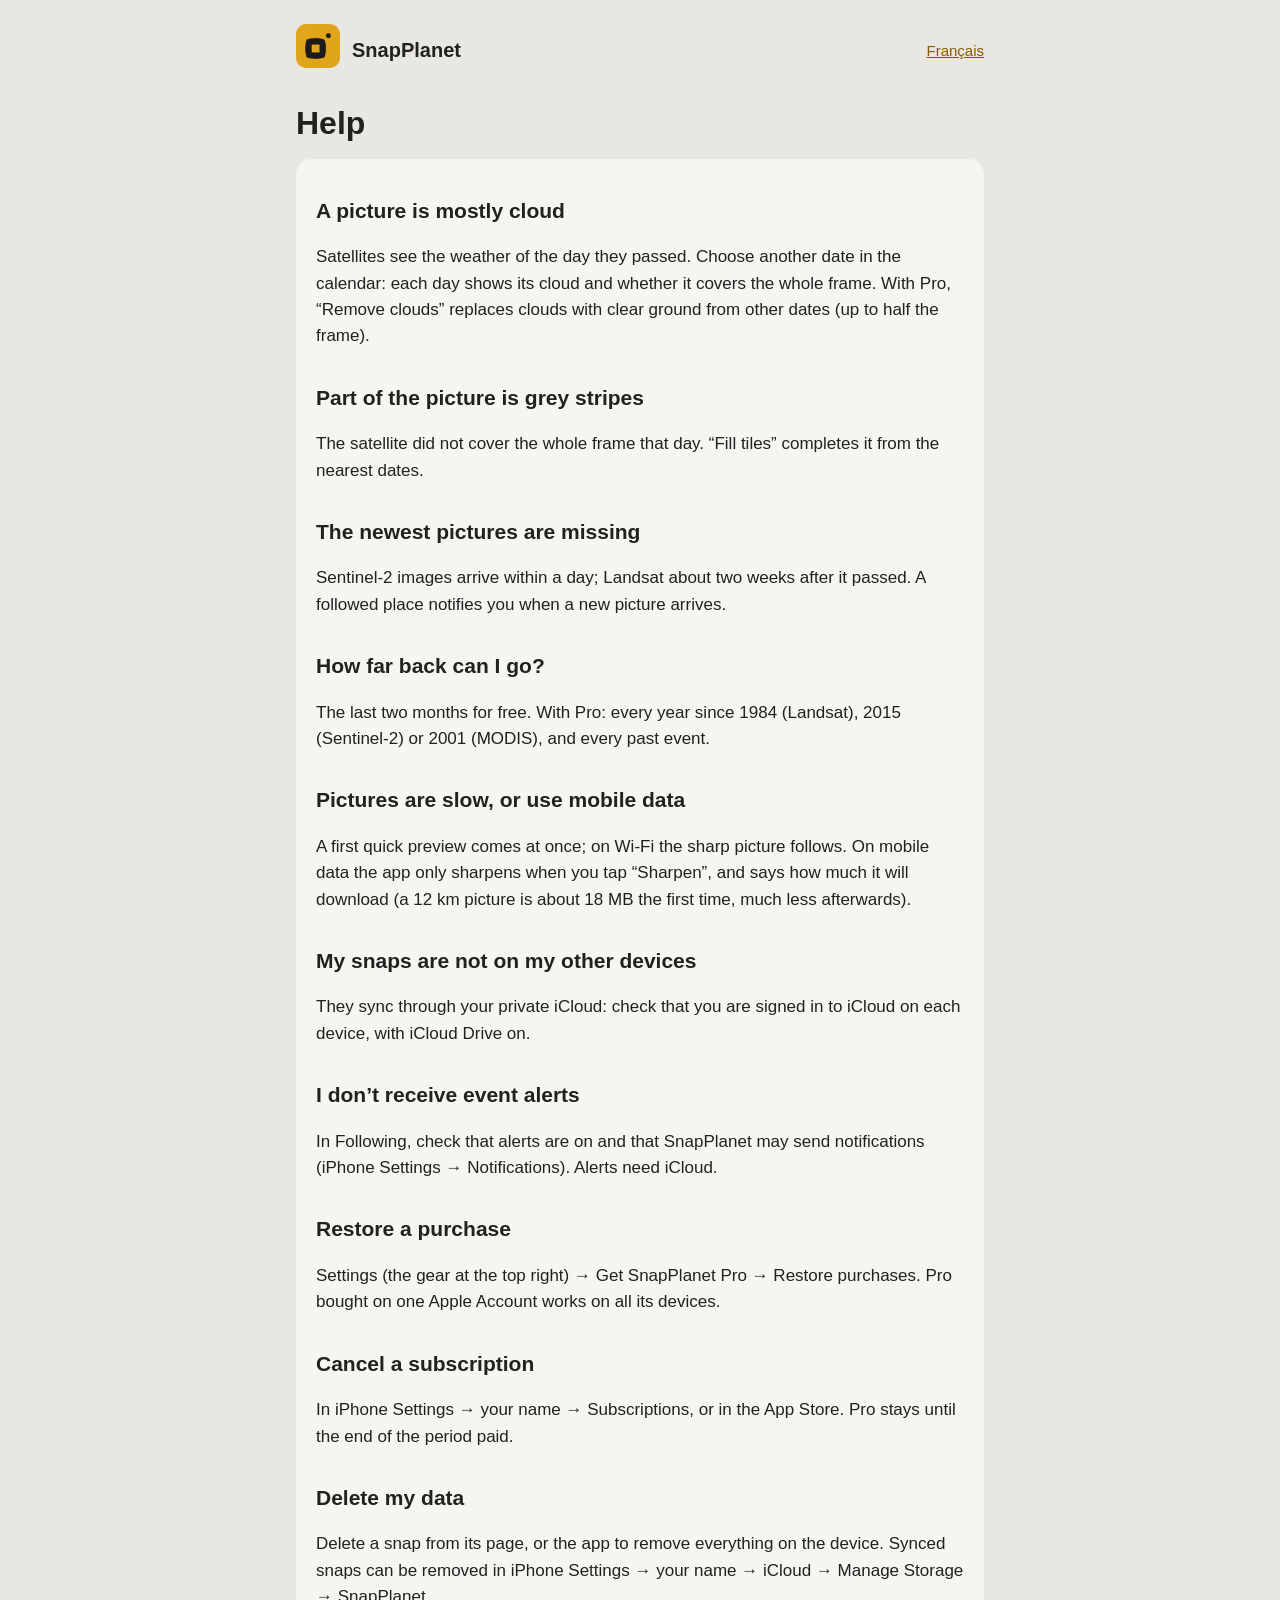
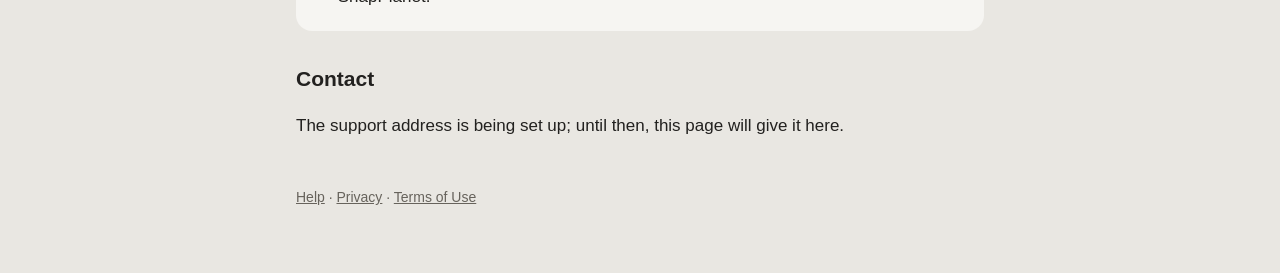
==== support.html @ 1c359f4a "SnapPlanet pages: home, help, privacy policy (English and French)" ====
<!doctype html>
<html lang="en">
<head>
<meta charset="utf-8">
<meta name="viewport" content="width=device-width, initial-scale=1">
<title>SnapPlanet · Help</title>
<link rel="icon" href="img/icon.png">
<link rel="stylesheet" href="style.css">
</head>
<body>
<main>
<header><a href="index.html"><img src="img/icon.png" alt=""></a><a class="home" href="index.html">SnapPlanet</a><a class="lang" href="fr/support.html" hreflang="fr">Français</a></header>
<h1>Help</h1>
<div class="card">
<h2>A picture is mostly cloud</h2>
<p>Satellites see the weather of the day they passed. Choose another date in the calendar: each day shows its cloud and whether it covers the whole frame. With Pro, “Remove clouds” replaces clouds with clear ground from other dates (up to half the frame).</p>
<h2>Part of the picture is grey stripes</h2>
<p>The satellite did not cover the whole frame that day. “Fill tiles” completes it from the nearest dates.</p>
<h2>The newest pictures are missing</h2>
<p>Sentinel-2 images arrive within a day; Landsat about two weeks after it passed. A followed place notifies you when a new picture arrives.</p>
<h2>How far back can I go?</h2>
<p>The last two months for free. With Pro: every year since 1984 (Landsat), 2015 (Sentinel-2) or 2001 (MODIS), and every past event.</p>
<h2>Pictures are slow, or use mobile data</h2>
<p>A first quick preview comes at once; on Wi-Fi the sharp picture follows. On mobile data the app only sharpens when you tap “Sharpen”, and says how much it will download (a 12 km picture is about 18 MB the first time, much less afterwards).</p>
<h2>My snaps are not on my other devices</h2>
<p>They sync through your private iCloud: check that you are signed in to iCloud on each device, with iCloud Drive on.</p>
<h2>I don’t receive event alerts</h2>
<p>In Following, check that alerts are on and that SnapPlanet may send notifications (iPhone Settings → Notifications). Alerts need iCloud.</p>
<h2>Restore a purchase</h2>
<p>Settings (the gear at the top right) → Get SnapPlanet Pro → Restore purchases. Pro bought on one Apple Account works on all its devices.</p>
<h2>Cancel a subscription</h2>
<p>In iPhone Settings → your name → Subscriptions, or in the App Store. Pro stays until the end of the period paid.</p>
<h2>Delete my data</h2>
<p>Delete a snap from its page, or the app to remove everything on the device. Synced snaps can be removed in iPhone Settings → your name → iCloud → Manage Storage → SnapPlanet.</p>
</div>
<h2>Contact</h2>
<p>The support address is being set up; until then, this page will give it here.</p>
<footer><a href="support.html">Help</a> · <a href="privacy.html">Privacy</a> · <a href="https://www.apple.com/legal/internet-services/itunes/dev/stdeula/">Terms of Use</a></footer>
</main>
</body>
</html>
---- style.css ----
:root { --table: #E9E7E2; --panel: #F6F5F2; --ink: #22211F; --muted: #67635C; --accent: #8A5A00; --fill: #E0A422; --paper: #FFFFFF; }
@media (prefers-color-scheme: dark) {
  :root { --table: #1B1A18; --panel: #262421; --ink: #F1EFEA; --muted: #A8A39A; --accent: #F0B429; --paper: #F4F2EC; }
}
* { box-sizing: border-box; }
body { margin: 0; background: var(--table); color: var(--ink); font: 17px/1.55 -apple-system, BlinkMacSystemFont, "Segoe UI", Roboto, sans-serif; }
main { max-width: 720px; margin: 0 auto; padding: 24px 16px 64px; }
header { display: flex; align-items: center; gap: 12px; margin-bottom: 8px; }
header img { width: 44px; height: 44px; border-radius: 10px; }
header a.home { color: var(--ink); text-decoration: none; font-weight: 700; font-size: 20px; }
header .lang { margin-left: auto; font-size: 15px; }
h1 { font-size: 32px; line-height: 1.2; margin: 28px 0 8px; }
h2 { font-size: 21px; margin: 32px 0 8px; }
p, li { color: var(--ink); }
.muted, small { color: var(--muted); }
a { color: var(--accent); }
.card { background: var(--panel); border-radius: 16px; padding: 4px 20px; margin: 16px 0; }
.prints { display: flex; gap: 14px; flex-wrap: wrap; margin: 24px 0; }
.prints img { width: calc(50% - 7px); background: var(--paper); padding: 6px 6px 22px; border-radius: 2px; box-shadow: 0 2px 8px rgba(0,0,0,.18); }
.prints img:nth-child(odd) { transform: rotate(-1.2deg); } .prints img:nth-child(even) { transform: rotate(1deg); }
.button { display: inline-block; background: var(--fill); color: #22211F; padding: 12px 22px; border-radius: 999px; text-decoration: none; font-weight: 600; }
footer { margin-top: 48px; font-size: 14px; color: var(--muted); }
footer a { color: var(--muted); }
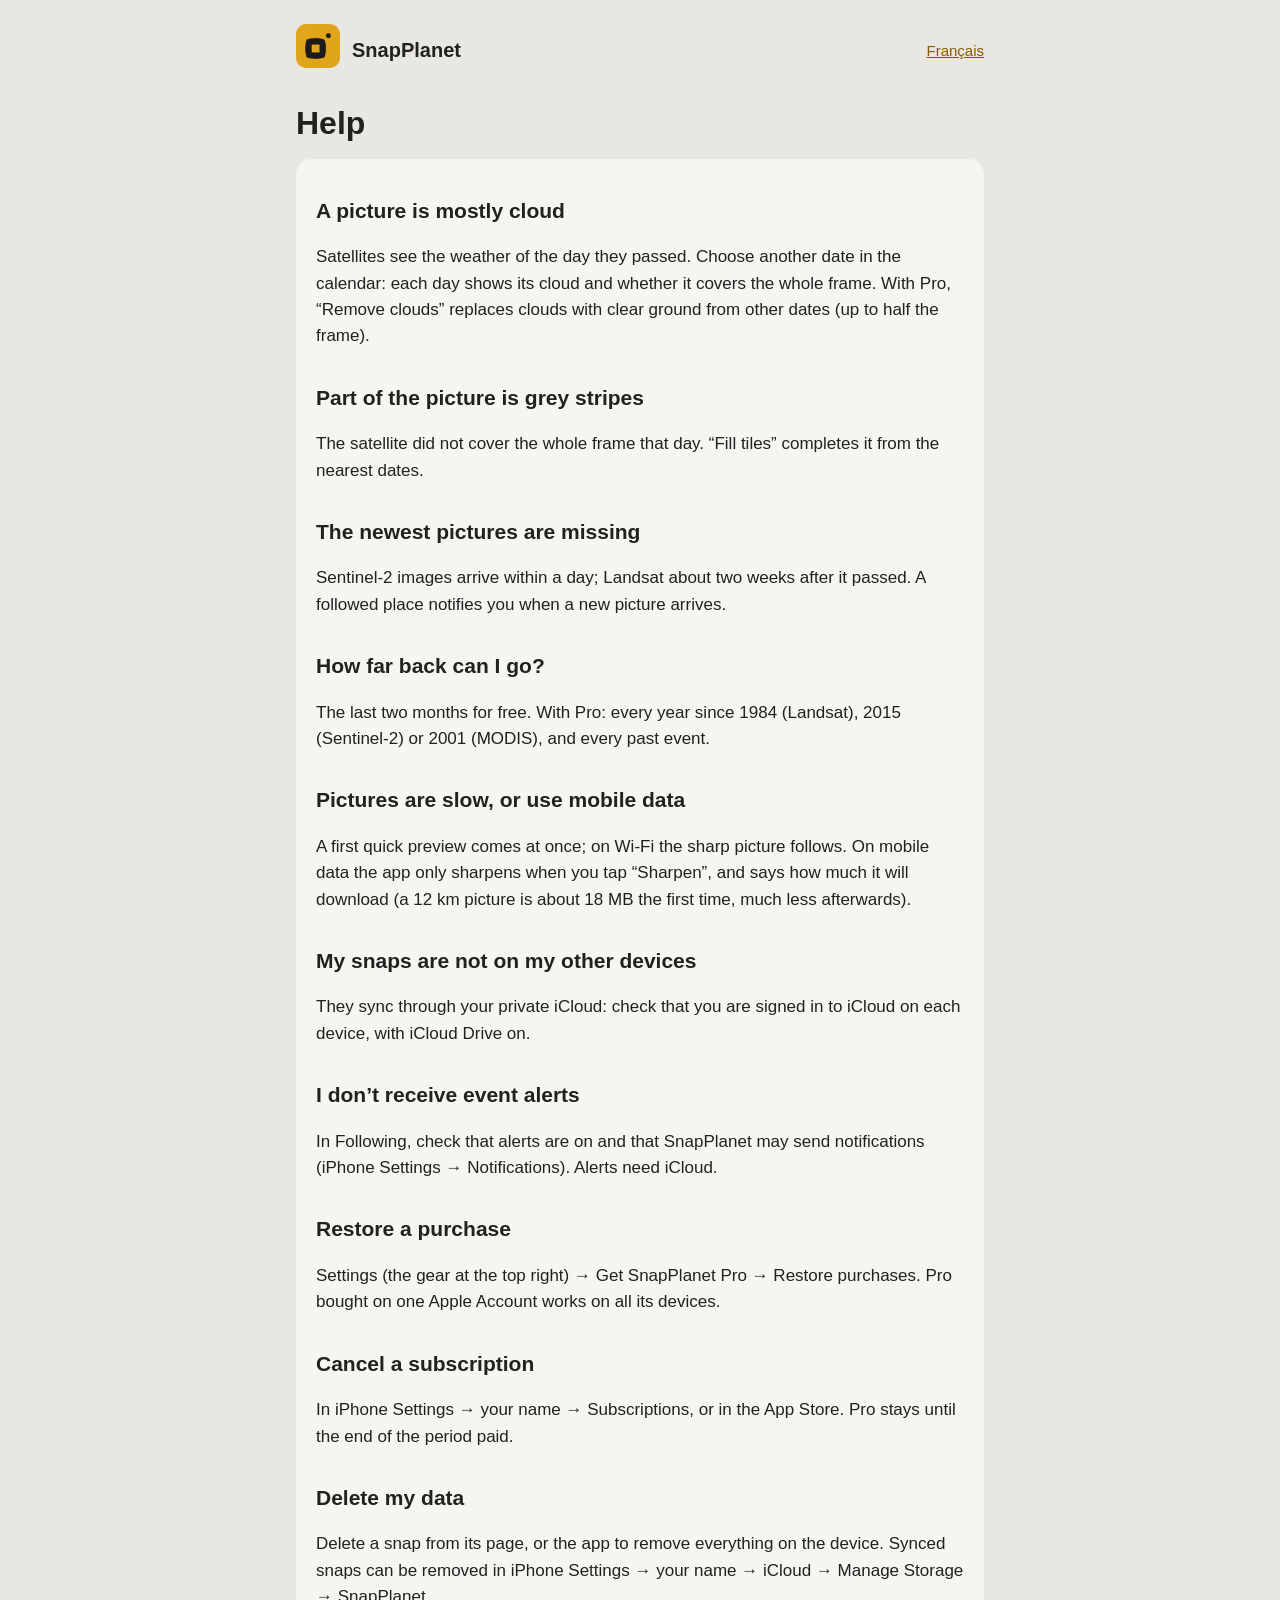
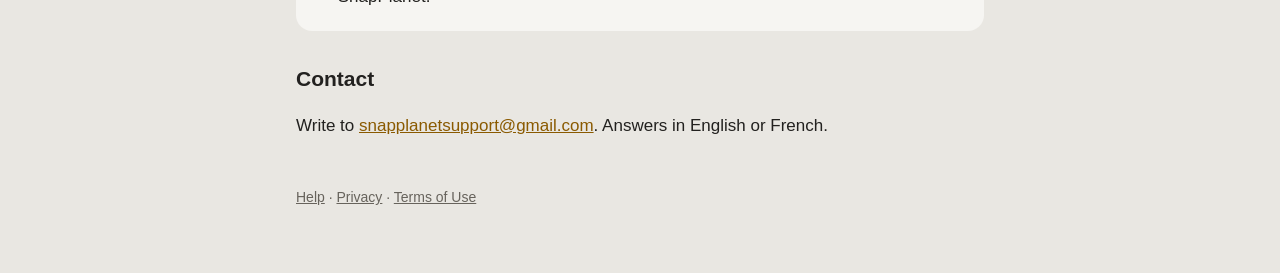
==== commit e97fb06d: "Contact address on the help and privacy pages" ====
--- a/support.html
+++ b/support.html
@@ -34,7 +34,7 @@
 <p>Delete a snap from its page, or the app to remove everything on the device. Synced snaps can be removed in iPhone Settings → your name → iCloud → Manage Storage → SnapPlanet.</p>
 </div>
 <h2>Contact</h2>
-<p>The support address is being set up; until then, this page will give it here.</p>
+<p>Write to <a href="mailto:snapplanetsupport@gmail.com">snapplanetsupport@gmail.com</a>. Answers in English or French.</p>
 <footer><a href="support.html">Help</a> · <a href="privacy.html">Privacy</a> · <a href="https://www.apple.com/legal/internet-services/itunes/dev/stdeula/">Terms of Use</a></footer>
 </main>
 </body>
